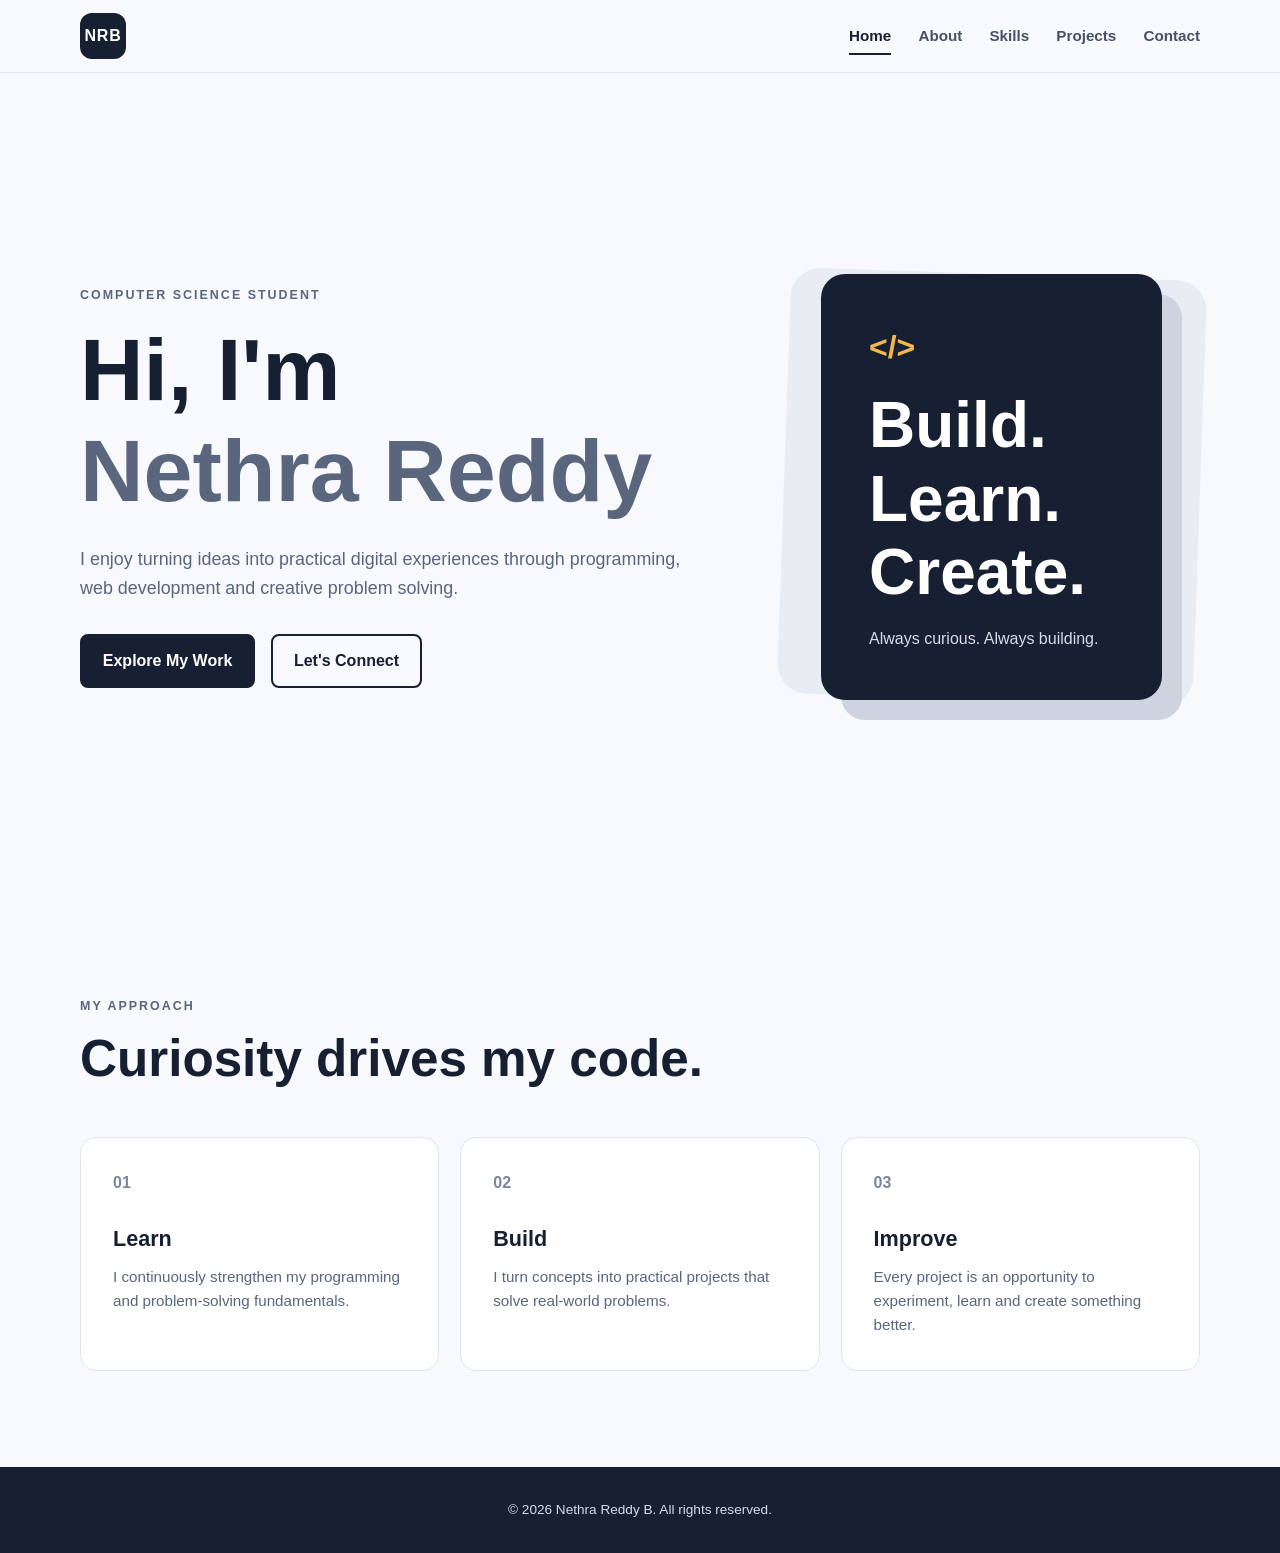
==== index.html @ d2db45e7 "Add files via upload" ====
<!DOCTYPE html>
<html lang="en">
<head>
    <meta charset="UTF-8">

    <meta name="viewport"
          content="width=device-width, initial-scale=1.0">

    <meta name="description"
          content="Nethra Reddy B - Computer Science student portfolio showcasing web development, programming, projects and technical skills.">

    <meta name="keywords"
          content="Nethra Reddy, Computer Science student, portfolio, web development, Python, C, HTML, CSS, JavaScript">

    <meta name="author"
          content="Nethra Reddy B">

    <meta name="robots"
          content="index, follow">

    <title>Nethra Reddy B | Computer Science Portfolio</title>

    <link rel="stylesheet" href="css/style.css">
</head>

<body>

<a class="skip-link" href="#main-content">
    Skip to main content
</a>

<header class="site-header">

    <nav class="navbar"
         aria-label="Primary navigation">

        <a class="logo"
           href="index.html"
           aria-label="Nethra Reddy home">
            NRB
        </a>

        <button class="menu-toggle"
                type="button"
                aria-label="Open navigation menu"
                aria-expanded="false"
                aria-controls="primary-menu">
            <span></span>
            <span></span>
            <span></span>
        </button>

        <ul class="nav-links" id="primary-menu">

            <li>
                <a href="index.html"
                   aria-current="page">
                    Home
                </a>
            </li>

            <li>
                <a href="about.html">
                    About
                </a>
            </li>

            <li>
                <a href="skills.html">
                    Skills
                </a>
            </li>

            <li>
                <a href="projects.html">
                    Projects
                </a>
            </li>

            <li>
                <a href="contact.html">
                    Contact
                </a>
            </li>

        </ul>

    </nav>

</header>


<main id="main-content">

    <section class="hero"
             aria-labelledby="hero-title">

        <div class="hero-content">

            <p class="eyebrow">
                COMPUTER SCIENCE STUDENT
            </p>

            <h1 id="hero-title">
                Hi, I'm <span>Nethra Reddy</span>
            </h1>

            <p class="hero-description">
                I enjoy turning ideas into practical digital experiences
                through programming, web development and creative problem
                solving.
            </p>

            <div class="hero-buttons">

                <a class="button primary-button"
                   href="projects.html">
                    Explore My Work
                </a>

                <a class="button secondary-button"
                   href="contact.html">
                    Let's Connect
                </a>

            </div>

        </div>

        <div class="hero-card"
             aria-label="Portfolio introduction">

            <div class="hero-card-inner">

                <span class="code-symbol" aria-hidden="true">
                    &lt;/&gt;
                </span>

                <h2>
                    Build.
                    <br>
                    Learn.
                    <br>
                    Create.
                </h2>

                <p>
                    Always curious. Always building.
                </p>

            </div>

        </div>

    </section>


    <section class="quick-intro section"
             aria-labelledby="intro-title">

        <div class="section-heading">

            <p class="eyebrow">
                MY APPROACH
            </p>

            <h2 id="intro-title">
                Curiosity drives my code.
            </h2>

        </div>

        <div class="intro-grid">

            <article class="info-card">

                <span class="card-number">
                    01
                </span>

                <h3>
                    Learn
                </h3>

                <p>
                    I continuously strengthen my programming and
                    problem-solving fundamentals.
                </p>

            </article>


            <article class="info-card">

                <span class="card-number">
                    02
                </span>

                <h3>
                    Build
                </h3>

                <p>
                    I turn concepts into practical projects that solve
                    real-world problems.
                </p>

            </article>


            <article class="info-card">

                <span class="card-number">
                    03
                </span>

                <h3>
                    Improve
                </h3>

                <p>
                    Every project is an opportunity to experiment,
                    learn and create something better.
                </p>

            </article>

        </div>

    </section>

</main>


<footer class="site-footer">

    <p>
        &copy; <span class="current-year"></span>
        Nethra Reddy B. All rights reserved.
    </p>

</footer>


<script src="js/script.js"></script>

</body>
</html>
---- css/style.css ----
/* =========================================
   RESET
========================================= */

* {
    box-sizing: border-box;
    margin: 0;
    padding: 0;
}

html {
    scroll-behavior: smooth;
}

body {
    min-height: 100vh;
    font-family:
        Arial,
        Helvetica,
        sans-serif;
    line-height: 1.6;
    color: #172033;
    background: #f8f9fc;
}

img {
    max-width: 100%;
    display: block;
}

a {
    color: inherit;
}

button,
input,
textarea {
    font: inherit;
}


/* =========================================
   ACCESSIBILITY
========================================= */

.skip-link {
    position: fixed;
    top: -100px;
    left: 1rem;
    z-index: 9999;
    padding: 0.75rem 1rem;
    color: #ffffff;
    background: #172033;
    border-radius: 0.5rem;
    text-decoration: none;
}

.skip-link:focus {
    top: 1rem;
    outline: 3px solid #f2b84b;
    outline-offset: 3px;
}

:focus-visible {
    outline: 3px solid #f2b84b;
    outline-offset: 4px;
}


/* =========================================
   HEADER
========================================= */

.site-header {
    position: sticky;
    top: 0;
    z-index: 1000;
    background: rgba(248, 249, 252, 0.96);
    border-bottom: 1px solid #e3e7ef;
}

.navbar {
    width: min(1120px, 92%);
    min-height: 72px;
    margin: auto;

    display: flex;
    align-items: center;
    justify-content: space-between;
    gap: 2rem;
}

.logo {
    display: inline-flex;
    align-items: center;
    justify-content: center;

    width: 46px;
    height: 46px;

    color: #ffffff;
    background: #172033;

    border-radius: 12px;

    font-weight: 800;
    text-decoration: none;
    letter-spacing: 0.05em;
}

.nav-links {
    display: flex;
    align-items: center;
    gap: 1.7rem;

    list-style: none;
}

.nav-links a {
    position: relative;

    padding: 0.4rem 0;

    color: #465066;
    text-decoration: none;

    font-size: 0.95rem;
    font-weight: 600;
}

.nav-links a:hover,
.nav-links a[aria-current="page"] {
    color: #172033;
}

.nav-links a[aria-current="page"]::after {
    content: "";

    position: absolute;
    left: 0;
    right: 0;
    bottom: -4px;

    height: 2px;

    background: #172033;
}

.menu-toggle {
    display: none;

    width: 44px;
    height: 44px;

    border: 1px solid #d9dee8;
    border-radius: 8px;

    background: #ffffff;

    cursor: pointer;
}

.menu-toggle span {
    display: block;

    width: 20px;
    height: 2px;

    margin: 4px auto;

    background: #172033;
}


/* =========================================
   GENERAL
========================================= */

.section {
    width: min(1120px, 92%);
    margin: 0 auto;
    padding: 6rem 0;
}

.eyebrow {
    margin-bottom: 0.8rem;

    color: #59667d;

    font-size: 0.78rem;
    font-weight: 800;
    letter-spacing: 0.16em;
}

h1,
h2,
h3 {
    line-height: 1.15;
}

h1 {
    font-size: clamp(2.7rem, 7vw, 5.5rem);
}

h2 {
    font-size: clamp(2rem, 4vw, 3.2rem);
}

h3 {
    font-size: 1.35rem;
}

p {
    color: #59667d;
}


/* =========================================
   BUTTONS
========================================= */

.button {
    display: inline-flex;
    align-items: center;
    justify-content: center;

    min-height: 48px;
    padding: 0.75rem 1.3rem;

    border-radius: 8px;

    font-weight: 700;
    text-decoration: none;

    cursor: pointer;

    transition:
        transform 0.2s ease,
        background 0.2s ease;
}

.button:hover {
    transform: translateY(-2px);
}

.primary-button {
    color: #ffffff;
    background: #172033;
    border: 2px solid #172033;
}

.primary-button:hover {
    background: #2a3750;
}

.secondary-button {
    color: #172033;
    background: transparent;
    border: 2px solid #172033;
}

.secondary-button:hover {
    color: #ffffff;
    background: #172033;
}


/* =========================================
   HOME HERO
========================================= */

.hero {
    width: min(1120px, 92%);
    min-height: calc(100vh - 72px);

    margin: auto;

    display: grid;
    grid-template-columns: 1.2fr 0.8fr;
    align-items: center;
    gap: 5rem;
}

.hero h1 span {
    display: block;
    color: #59667d;
}

.hero-description {
    max-width: 650px;
    margin: 1.5rem 0 2rem;

    font-size: 1.12rem;
}

.hero-buttons {
    display: flex;
    flex-wrap: wrap;
    gap: 1rem;
}

.hero-card {
    display: grid;
    place-items: center;

    min-height: 390px;

    background: #e8ecf3;
    border-radius: 30px;

    transform: rotate(2deg);
}

.hero-card-inner {
    width: 82%;
    padding: 3rem;

    background: #172033;
    color: #ffffff;

    border-radius: 24px;

    transform: rotate(-2deg);

    box-shadow:
        20px 20px 0 #cdd4df;
}

.hero-card-inner h2 {
    margin: 1rem 0;

    color: #ffffff;

    font-size: clamp(2.2rem, 5vw, 4rem);
}

.hero-card-inner p {
    color: #d6dce7;
}

.code-symbol {
    font-size: 2rem;
    font-weight: 800;
    color: #f2b84b;
}


/* =========================================
   SECTION HEADINGS
========================================= */

.section-heading {
    max-width: 700px;
    margin-bottom: 3rem;
}

.section-heading h2 {
    color: #172033;
}


/* =========================================
   CARDS
========================================= */

.intro-grid {
    display: grid;
    grid-template-columns: repeat(3, 1fr);
    gap: 1.3rem;
}

.info-card {
    padding: 2rem;

    background: #ffffff;
    border: 1px solid #e0e5ed;
    border-radius: 16px;
}

.card-number {
    display: inline-block;
    margin-bottom: 2rem;

    color: #7b879b;

    font-weight: 800;
}

.info-card h3 {
    margin-bottom: 0.8rem;
}

.info-card p {
    font-size: 0.95rem;
}


/* =========================================
   PAGE HERO
========================================= */

.page-hero {
    width: min(1120px, 92%);

    margin: auto;
    padding: 8rem 0 5rem;
}

.page-hero h1 {
    margin-bottom: 1.2rem;
}

.page-hero > p:last-child {
    max-width: 700px;
    font-size: 1.1rem;
}


/* =========================================
   ABOUT
========================================= */

.content-layout {
    display: grid;
    grid-template-columns: 0.8fr 1.2fr;
    gap: 5rem;
}

.content-text {
    display: grid;
    gap: 1.4rem;
}

.content-text p {
    font-size: 1.05rem;
}


/* =========================================
   SKILLS
========================================= */

.skills-grid {
    display: grid;
    grid-template-columns: repeat(3, 1fr);
    gap: 1.3rem;
}

.skill-card {
    padding: 2rem;

    background: #ffffff;
    border: 1px solid #e0e5ed;
    border-radius: 16px;
}

.skill-icon {
    display: inline-grid;
    place-items: center;

    width: 58px;
    height: 58px;

    margin-bottom: 1.5rem;

    color: #ffffff;
    background: #172033;

    border-radius: 12px;

    font-weight: 800;
}

.skill-card h3 {
    margin-bottom: 0.8rem;
}


/* =========================================
   PROJECTS
========================================= */

.projects-grid {
    display: grid;
    grid-template-columns: repeat(2, 1fr);
    gap: 1.5rem;
}

.project-card {
    min-height: 300px;
    padding: 2rem;

    display: flex;
    flex-direction: column;
    justify-content: space-between;

    background: #ffffff;
    border: 1px solid #e0e5ed;
    border-radius: 18px;

    transition:
        transform 0.2s ease,
        box-shadow 0.2s ease;
}

.project-card:hover {
    transform: translateY(-5px);

    box-shadow:
        0 16px 35px rgba(23, 32, 51, 0.08);
}

.project-number {
    color: #8b95a7;
    font-weight: 800;
}

.project-category {
    margin-bottom: 0.7rem;

    color: #7a8598;

    font-size: 0.75rem;
    font-weight: 800;
    letter-spacing: 0.12em;
}

.project-content h3 {
    margin-bottom: 1rem;
}

.project-content > p:not(.project-category) {
    margin-bottom: 1.5rem;
}

.tag-list {
    display: flex;
    flex-wrap: wrap;
    gap: 0.5rem;

    list-style: none;
}

.tag-list li {
    padding: 0.35rem 0.7rem;

    color: #465066;
    background: #eef1f6;

    border-radius: 999px;

    font-size: 0.78rem;
    font-weight: 700;
}


/* =========================================
   CONTACT
========================================= */

.contact-layout {
    display: grid;
    grid-template-columns: 0.8fr 1.2fr;
    gap: 5rem;
    align-items: start;
}

.contact-intro h2 {
    margin-bottom: 1.2rem;
}

.contact-note {
    display: flex;
    gap: 0.8rem;

    margin-top: 2rem;
    padding: 1rem;

    background: #eef1f6;
    border-radius: 10px;
}

.contact-note span {
    color: #172033;
    font-weight: 900;
}

.contact-note p {
    font-size: 0.9rem;
}

.contact-form {
    padding: 2rem;

    background: #ffffff;
    border: 1px solid #dfe4ec;
    border-radius: 18px;

    box-shadow:
        0 14px 35px rgba(23, 32, 51, 0.06);
}

.contact-form h2 {
    margin-bottom: 2rem;
    font-size: 1.8rem;
}

.form-group {
    margin-bottom: 1.3rem;
}

.form-group label {
    display: block;
    margin-bottom: 0.5rem;

    color: #172033;

    font-weight: 700;
}

.form-group label span {
    color: #9b2c2c;
}

.form-group input,
.form-group textarea {
    width: 100%;

    padding: 0.85rem 1rem;

    color: #172033;
    background: #ffffff;

    border: 2px solid #d8dee8;
    border-radius: 8px;

    transition:
        border-color 0.2s ease,
        box-shadow 0.2s ease;
}

.form-group textarea {
    resize: vertical;
    min-height: 150px;
}

.form-group input:focus,
.form-group textarea:focus {
    border-color: #172033;

    box-shadow:
        0 0 0 3px rgba(23, 32, 51, 0.12);

    outline: none;
}

.form-group input[aria-invalid="true"],
.form-group textarea[aria-invalid="true"] {
    border-color: #a52b2b;
}

.form-error {
    min-height: 1.4rem;
    margin-top: 0.3rem;

    color: #a52b2b;

    font-size: 0.85rem;
}

.submit-button {
    width: 100%;
    margin-top: 0.5rem;
}

.required-note {
    margin-top: 1rem;
    font-size: 0.8rem;
}


/* =========================================
   FOOTER
========================================= */

.site-footer {
    padding: 2rem;

    text-align: center;

    background: #172033;
}

.site-footer p {
    color: #d5dbe5;
    font-size: 0.85rem;
}


/* =========================================
   RESPONSIVE
========================================= */

@media (max-width: 850px) {

    .menu-toggle {
        display: block;
    }

    .nav-links {
        position: absolute;
        top: 72px;
        left: 0;
        right: 0;

        display: none;
        flex-direction: column;
        align-items: stretch;

        padding: 1rem 4%;

        background: #f8f9fc;
        border-bottom: 1px solid #e0e5ed;
    }

    .nav-links.is-open {
        display: flex;
    }

    .nav-links a {
        display: block;
        padding: 0.8rem;
    }

    .nav-links a[aria-current="page"]::after {
        display: none;
    }

    .hero {
        grid-template-columns: 1fr;
        gap: 3rem;
        padding: 5rem 0;
    }

    .hero-card {
        min-height: 300px;
    }

    .intro-grid,
    .skills-grid {
        grid-template-columns: 1fr 1fr;
    }

    .content-layout,
    .contact-layout {
        grid-template-columns: 1fr;
        gap: 3rem;
    }

}


@media (max-width: 600px) {

    .section {
        padding: 4rem 0;
    }

    .page-hero {
        padding: 5rem 0 3rem;
    }

    .hero {
        min-height: auto;
        padding: 5rem 0;
    }

    .hero-buttons {
        flex-direction: column;
        align-items: stretch;
    }

    .button {
        width: 100%;
    }

    .intro-grid,
    .skills-grid,
    .projects-grid {
        grid-template-columns: 1fr;
    }

    .hero-card-inner {
        padding: 2rem;
    }

    .contact-form {
        padding: 1.3rem;
    }

}
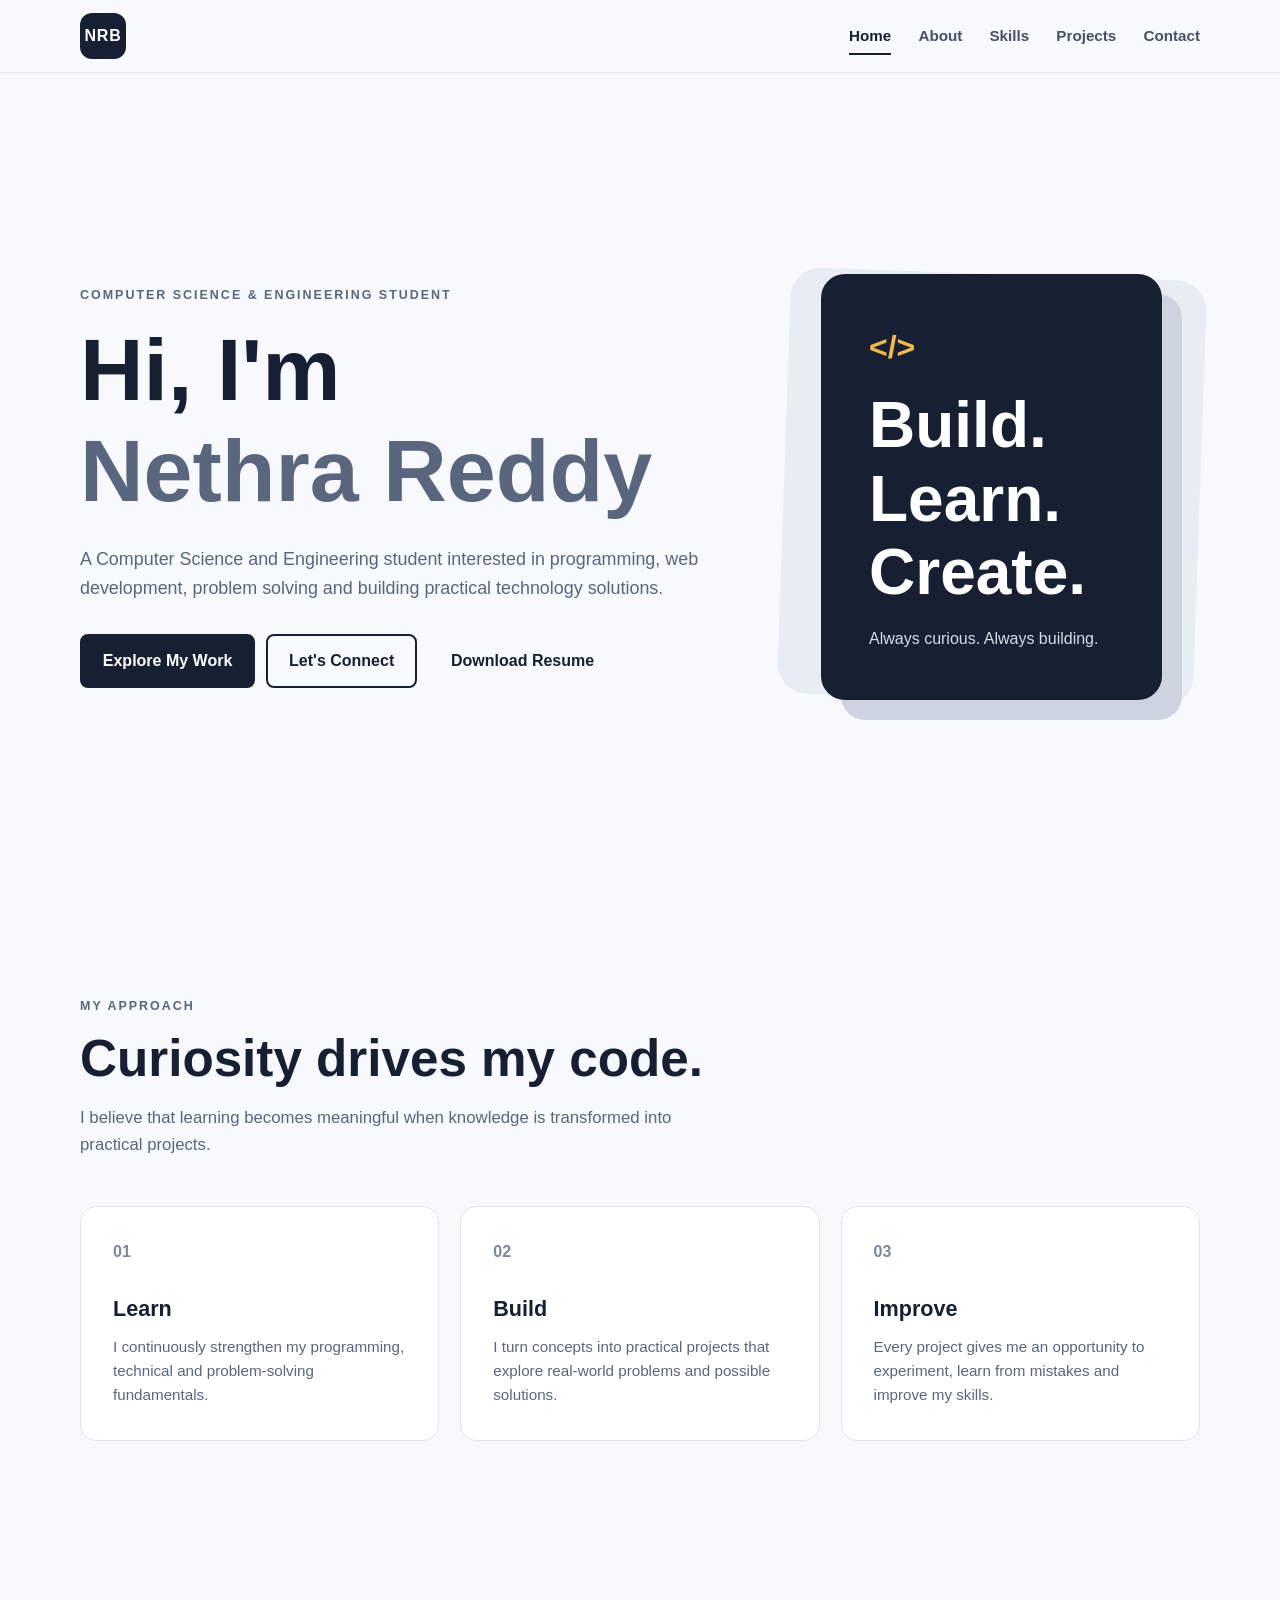
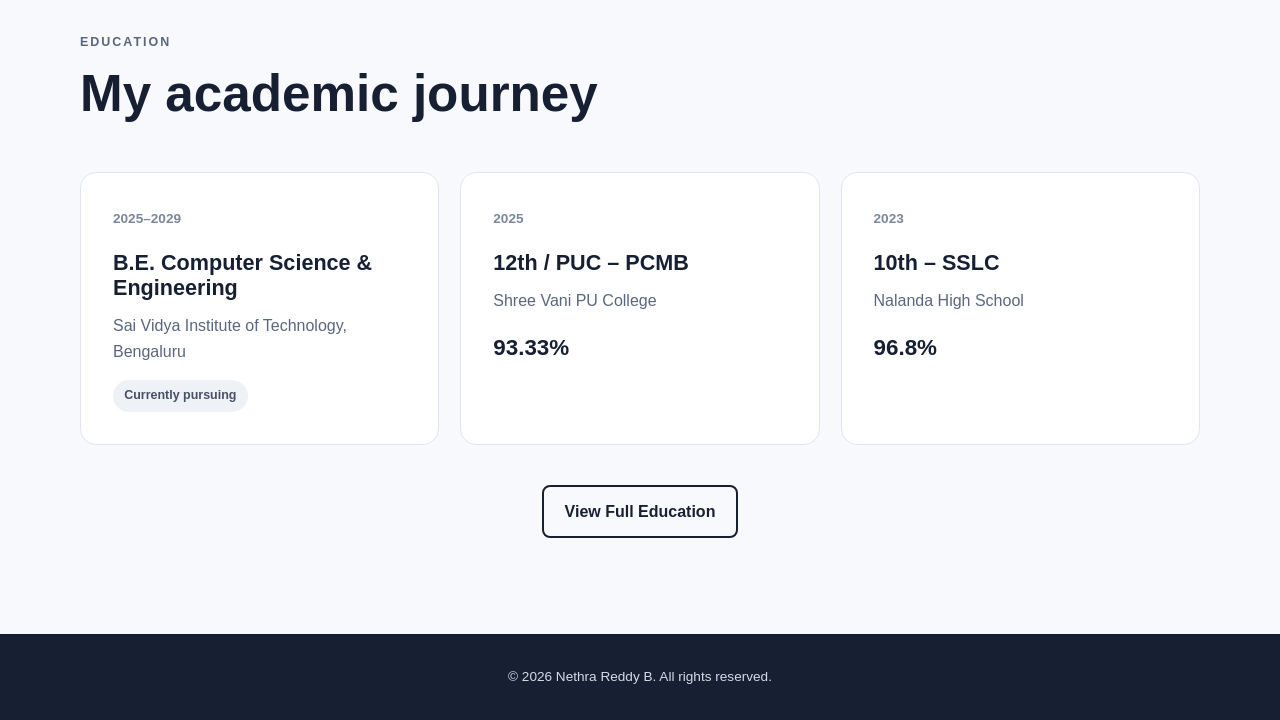
==== commit 44457d1b: "Add files via upload" ====
--- a/index.html
+++ b/index.html
@@ -7,10 +7,10 @@
           content="width=device-width, initial-scale=1.0">
 
     <meta name="description"
-          content="Nethra Reddy B - Computer Science student portfolio showcasing web development, programming, projects and technical skills.">
+          content="Nethra Reddy B - Computer Science and Engineering student portfolio showcasing programming, web development, projects and technical skills.">
 
     <meta name="keywords"
-          content="Nethra Reddy, Computer Science student, portfolio, web development, Python, C, HTML, CSS, JavaScript">
+          content="Nethra Reddy, Computer Science, CSE student, portfolio, web development, Python, C, HTML, CSS, JavaScript, Bengaluru">
 
     <meta name="author"
           content="Nethra Reddy B">
@@ -18,7 +18,10 @@
     <meta name="robots"
           content="index, follow">
 
-    <title>Nethra Reddy B | Computer Science Portfolio</title>
+    <meta name="theme-color"
+          content="#172033">
+
+    <title>Nethra Reddy B | CSE Student Portfolio</title>
 
     <link rel="stylesheet" href="css/style.css">
 </head>
@@ -45,9 +48,11 @@
                 aria-label="Open navigation menu"
                 aria-expanded="false"
                 aria-controls="primary-menu">
+
             <span></span>
             <span></span>
             <span></span>
+
         </button>
 
         <ul class="nav-links" id="primary-menu">
@@ -98,7 +103,7 @@
         <div class="hero-content">
 
             <p class="eyebrow">
-                COMPUTER SCIENCE STUDENT
+                COMPUTER SCIENCE & ENGINEERING STUDENT
             </p>
 
             <h1 id="hero-title">
@@ -106,9 +111,9 @@
             </h1>
 
             <p class="hero-description">
-                I enjoy turning ideas into practical digital experiences
-                through programming, web development and creative problem
-                solving.
+                A Computer Science and Engineering student interested in
+                programming, web development, problem solving and building
+                practical technology solutions.
             </p>
 
             <div class="hero-buttons">
@@ -123,16 +128,28 @@
                     Let's Connect
                 </a>
 
+                <!--
+                    Replace "resume.pdf" with your actual resume filename
+                    after placing the PDF in the project folder.
+                -->
+                <a class="button text-button"
+                   href="resume.pdf"
+                   download>
+                    Download Resume
+                </a>
+
             </div>
 
         </div>
+
 
         <div class="hero-card"
              aria-label="Portfolio introduction">
 
             <div class="hero-card-inner">
 
-                <span class="code-symbol" aria-hidden="true">
+                <span class="code-symbol"
+                      aria-hidden="true">
                     &lt;/&gt;
                 </span>
 
@@ -168,7 +185,13 @@
                 Curiosity drives my code.
             </h2>
 
-        </div>
+            <p class="section-description">
+                I believe that learning becomes meaningful when knowledge
+                is transformed into practical projects.
+            </p>
+
+        </div>
+
 
         <div class="intro-grid">
 
@@ -183,8 +206,8 @@
                 </h3>
 
                 <p>
-                    I continuously strengthen my programming and
-                    problem-solving fundamentals.
+                    I continuously strengthen my programming, technical
+                    and problem-solving fundamentals.
                 </p>
 
             </article>
@@ -201,8 +224,8 @@
                 </h3>
 
                 <p>
-                    I turn concepts into practical projects that solve
-                    real-world problems.
+                    I turn concepts into practical projects that explore
+                    real-world problems and possible solutions.
                 </p>
 
             </article>
@@ -219,11 +242,106 @@
                 </h3>
 
                 <p>
-                    Every project is an opportunity to experiment,
-                    learn and create something better.
-                </p>
-
-            </article>
+                    Every project gives me an opportunity to experiment,
+                    learn from mistakes and improve my skills.
+                </p>
+
+            </article>
+
+        </div>
+
+    </section>
+
+
+    <section class="education-preview section"
+             aria-labelledby="education-preview-title">
+
+        <div class="section-heading">
+
+            <p class="eyebrow">
+                EDUCATION
+            </p>
+
+            <h2 id="education-preview-title">
+                My academic journey
+            </h2>
+
+        </div>
+
+
+        <div class="education-grid">
+
+            <article class="education-card">
+
+                <span class="education-year">
+                    2025–2029
+                </span>
+
+                <h3>
+                    B.E. Computer Science & Engineering
+                </h3>
+
+                <p>
+                    Sai Vidya Institute of Technology, Bengaluru
+                </p>
+
+                <span class="education-status">
+                    Currently pursuing
+                </span>
+
+            </article>
+
+
+            <article class="education-card">
+
+                <span class="education-year">
+                    2025
+                </span>
+
+                <h3>
+                    12th / PUC – PCMB
+                </h3>
+
+                <p>
+                    Shree Vani PU College
+                </p>
+
+                <strong>
+                    93.33%
+                </strong>
+
+            </article>
+
+
+            <article class="education-card">
+
+                <span class="education-year">
+                    2023
+                </span>
+
+                <h3>
+                    10th – SSLC
+                </h3>
+
+                <p>
+                    Nalanda High School
+                </p>
+
+                <strong>
+                    96.8%
+                </strong>
+
+            </article>
+
+        </div>
+
+
+        <div class="center-button">
+
+            <a class="button secondary-button"
+               href="about.html">
+                View Full Education
+            </a>
 
         </div>
 
--- a/css/style.css
+++ b/css/style.css
@@ -14,11 +14,14 @@
 
 body {
     min-height: 100vh;
+
     font-family:
         Arial,
         Helvetica,
         sans-serif;
+
     line-height: 1.6;
+
     color: #172033;
     background: #f8f9fc;
 }
@@ -45,18 +48,25 @@
 
 .skip-link {
     position: fixed;
+
     top: -100px;
     left: 1rem;
+
     z-index: 9999;
+
     padding: 0.75rem 1rem;
+
     color: #ffffff;
     background: #172033;
+
     border-radius: 0.5rem;
+
     text-decoration: none;
 }
 
 .skip-link:focus {
     top: 1rem;
+
     outline: 3px solid #f2b84b;
     outline-offset: 3px;
 }
@@ -74,24 +84,33 @@
 .site-header {
     position: sticky;
     top: 0;
+
     z-index: 1000;
+
     background: rgba(248, 249, 252, 0.96);
+
     border-bottom: 1px solid #e3e7ef;
+
+    backdrop-filter: blur(10px);
 }
 
 .navbar {
     width: min(1120px, 92%);
+
     min-height: 72px;
+
     margin: auto;
 
     display: flex;
     align-items: center;
     justify-content: space-between;
+
     gap: 2rem;
 }
 
 .logo {
     display: inline-flex;
+
     align-items: center;
     justify-content: center;
 
@@ -104,13 +123,17 @@
     border-radius: 12px;
 
     font-weight: 800;
+
     text-decoration: none;
+
     letter-spacing: 0.05em;
 }
 
 .nav-links {
     display: flex;
+
     align-items: center;
+
     gap: 1.7rem;
 
     list-style: none;
@@ -122,6 +145,7 @@
     padding: 0.4rem 0;
 
     color: #465066;
+
     text-decoration: none;
 
     font-size: 0.95rem;
@@ -137,6 +161,7 @@
     content: "";
 
     position: absolute;
+
     left: 0;
     right: 0;
     bottom: -4px;
@@ -178,7 +203,9 @@
 
 .section {
     width: min(1120px, 92%);
+
     margin: 0 auto;
+
     padding: 6rem 0;
 }
 
@@ -189,6 +216,7 @@
 
     font-size: 0.78rem;
     font-weight: 800;
+
     letter-spacing: 0.16em;
 }
 
@@ -214,6 +242,14 @@
     color: #59667d;
 }
 
+.section-description {
+    margin-top: 1rem;
+
+    max-width: 650px;
+
+    font-size: 1.05rem;
+}
+
 
 /* =========================================
    BUTTONS
@@ -221,22 +257,26 @@
 
 .button {
     display: inline-flex;
+
     align-items: center;
     justify-content: center;
 
     min-height: 48px;
+
     padding: 0.75rem 1.3rem;
 
     border-radius: 8px;
 
     font-weight: 700;
+
     text-decoration: none;
 
     cursor: pointer;
 
     transition:
         transform 0.2s ease,
-        background 0.2s ease;
+        background 0.2s ease,
+        color 0.2s ease;
 }
 
 .button:hover {
@@ -245,7 +285,9 @@
 
 .primary-button {
     color: #ffffff;
+
     background: #172033;
+
     border: 2px solid #172033;
 }
 
@@ -255,13 +297,28 @@
 
 .secondary-button {
     color: #172033;
+
     background: transparent;
+
     border: 2px solid #172033;
 }
 
 .secondary-button:hover {
     color: #ffffff;
+
     background: #172033;
+}
+
+.text-button {
+    color: #172033;
+
+    background: transparent;
+
+    border: 2px solid transparent;
+}
+
+.text-button:hover {
+    background: #eef1f6;
 }
 
 
@@ -271,23 +328,29 @@
 
 .hero {
     width: min(1120px, 92%);
+
     min-height: calc(100vh - 72px);
 
     margin: auto;
 
     display: grid;
+
     grid-template-columns: 1.2fr 0.8fr;
+
     align-items: center;
+
     gap: 5rem;
 }
 
 .hero h1 span {
     display: block;
+
     color: #59667d;
 }
 
 .hero-description {
     max-width: 650px;
+
     margin: 1.5rem 0 2rem;
 
     font-size: 1.12rem;
@@ -295,17 +358,21 @@
 
 .hero-buttons {
     display: flex;
+
     flex-wrap: wrap;
-    gap: 1rem;
+
+    gap: 0.7rem;
 }
 
 .hero-card {
     display: grid;
+
     place-items: center;
 
     min-height: 390px;
 
     background: #e8ecf3;
+
     border-radius: 30px;
 
     transform: rotate(2deg);
@@ -313,9 +380,11 @@
 
 .hero-card-inner {
     width: 82%;
+
     padding: 3rem;
 
     background: #172033;
+
     color: #ffffff;
 
     border-radius: 24px;
@@ -340,7 +409,9 @@
 
 .code-symbol {
     font-size: 2rem;
+
     font-weight: 800;
+
     color: #f2b84b;
 }
 
@@ -351,6 +422,7 @@
 
 .section-heading {
     max-width: 700px;
+
     margin-bottom: 3rem;
 }
 
@@ -365,7 +437,9 @@
 
 .intro-grid {
     display: grid;
+
     grid-template-columns: repeat(3, 1fr);
+
     gap: 1.3rem;
 }
 
@@ -373,136 +447,375 @@
     padding: 2rem;
 
     background: #ffffff;
+
     border: 1px solid #e0e5ed;
+
     border-radius: 16px;
-}
-
-.card-number {
-    display: inline-block;
-    margin-bottom: 2rem;
-
-    color: #7b879b;
-
-    font-weight: 800;
-}
-
-.info-card h3 {
-    margin-bottom: 0.8rem;
-}
-
-.info-card p {
-    font-size: 0.95rem;
-}
-
-
-/* =========================================
-   PAGE HERO
-========================================= */
-
-.page-hero {
-    width: min(1120px, 92%);
-
-    margin: auto;
-    padding: 8rem 0 5rem;
-}
-
-.page-hero h1 {
-    margin-bottom: 1.2rem;
-}
-
-.page-hero > p:last-child {
-    max-width: 700px;
-    font-size: 1.1rem;
-}
-
-
-/* =========================================
-   ABOUT
-========================================= */
-
-.content-layout {
-    display: grid;
-    grid-template-columns: 0.8fr 1.2fr;
-    gap: 5rem;
-}
-
-.content-text {
-    display: grid;
-    gap: 1.4rem;
-}
-
-.content-text p {
-    font-size: 1.05rem;
-}
-
-
-/* =========================================
-   SKILLS
-========================================= */
-
-.skills-grid {
-    display: grid;
-    grid-template-columns: repeat(3, 1fr);
-    gap: 1.3rem;
-}
-
-.skill-card {
-    padding: 2rem;
-
-    background: #ffffff;
-    border: 1px solid #e0e5ed;
-    border-radius: 16px;
-}
-
-.skill-icon {
-    display: inline-grid;
-    place-items: center;
-
-    width: 58px;
-    height: 58px;
-
-    margin-bottom: 1.5rem;
-
-    color: #ffffff;
-    background: #172033;
-
-    border-radius: 12px;
-
-    font-weight: 800;
-}
-
-.skill-card h3 {
-    margin-bottom: 0.8rem;
-}
-
-
-/* =========================================
-   PROJECTS
-========================================= */
-
-.projects-grid {
-    display: grid;
-    grid-template-columns: repeat(2, 1fr);
-    gap: 1.5rem;
-}
-
-.project-card {
-    min-height: 300px;
-    padding: 2rem;
-
-    display: flex;
-    flex-direction: column;
-    justify-content: space-between;
-
-    background: #ffffff;
-    border: 1px solid #e0e5ed;
-    border-radius: 18px;
 
     transition:
         transform 0.2s ease,
         box-shadow 0.2s ease;
 }
 
+.info-card:hover {
+    transform: translateY(-4px);
+
+    box-shadow:
+        0 12px 30px rgba(23, 32, 51, 0.07);
+}
+
+.card-number {
+    display: inline-block;
+
+    margin-bottom: 2rem;
+
+    color: #7b879b;
+
+    font-weight: 800;
+}
+
+.info-card h3 {
+    margin-bottom: 0.8rem;
+}
+
+.info-card p {
+    font-size: 0.95rem;
+}
+
+
+/* =========================================
+   PAGE HERO
+========================================= */
+
+.page-hero {
+    width: min(1120px, 92%);
+
+    margin: auto;
+
+    padding: 8rem 0 5rem;
+}
+
+.page-hero h1 {
+    margin-bottom: 1.2rem;
+}
+
+.page-hero > p:last-child {
+    max-width: 750px;
+
+    font-size: 1.1rem;
+}
+
+
+/* =========================================
+   ABOUT
+========================================= */
+
+.content-layout {
+    display: grid;
+
+    grid-template-columns: 0.8fr 1.2fr;
+
+    gap: 5rem;
+}
+
+.content-text {
+    display: grid;
+
+    gap: 1.4rem;
+}
+
+.content-text p {
+    font-size: 1.05rem;
+}
+
+
+/* =========================================
+   EDUCATION
+========================================= */
+
+.education-grid {
+    display: grid;
+
+    grid-template-columns: repeat(3, 1fr);
+
+    gap: 1.3rem;
+}
+
+.education-card {
+    padding: 2rem;
+
+    background: #ffffff;
+
+    border: 1px solid #e0e5ed;
+
+    border-radius: 16px;
+}
+
+.education-year {
+    display: inline-block;
+
+    margin-bottom: 1.3rem;
+
+    color: #7b879b;
+
+    font-size: 0.85rem;
+
+    font-weight: 800;
+}
+
+.education-card h3 {
+    margin-bottom: 0.8rem;
+}
+
+.education-card strong {
+    display: block;
+
+    margin-top: 1rem;
+
+    font-size: 1.4rem;
+
+    color: #172033;
+}
+
+.education-status,
+.status-badge {
+    display: inline-block;
+
+    margin-top: 1rem;
+
+    padding: 0.35rem 0.7rem;
+
+    color: #465066;
+
+    background: #eef1f6;
+
+    border-radius: 999px;
+
+    font-size: 0.78rem;
+
+    font-weight: 700;
+}
+
+.center-button {
+    display: flex;
+
+    justify-content: center;
+
+    margin-top: 2.5rem;
+}
+
+
+/* =========================================
+   EDUCATION TIMELINE
+========================================= */
+
+.timeline {
+    display: grid;
+
+    gap: 1.3rem;
+}
+
+.timeline-item {
+    display: grid;
+
+    grid-template-columns: 70px 1fr;
+
+    gap: 1.5rem;
+
+    align-items: stretch;
+}
+
+.timeline-marker {
+    display: grid;
+
+    place-items: center;
+
+    min-height: 70px;
+
+    color: #ffffff;
+
+    background: #172033;
+
+    border-radius: 14px;
+
+    font-weight: 800;
+}
+
+.timeline-content {
+    padding: 1.8rem;
+
+    background: #ffffff;
+
+    border: 1px solid #e0e5ed;
+
+    border-radius: 16px;
+}
+
+.timeline-date {
+    display: block;
+
+    margin-bottom: 0.5rem;
+
+    color: #7b879b;
+
+    font-size: 0.85rem;
+
+    font-weight: 800;
+}
+
+.timeline-content h3 {
+    margin-bottom: 0.5rem;
+}
+
+.percentage {
+    display: inline-block;
+
+    margin-top: 1rem;
+
+    color: #172033;
+
+    font-size: 1.25rem;
+}
+
+
+/* =========================================
+   SKILLS
+========================================= */
+
+.skills-grid {
+    display: grid;
+
+    grid-template-columns: repeat(3, 1fr);
+
+    gap: 1.3rem;
+}
+
+.skill-card {
+    padding: 2rem;
+
+    background: #ffffff;
+
+    border: 1px solid #e0e5ed;
+
+    border-radius: 16px;
+
+    transition:
+        transform 0.2s ease,
+        box-shadow 0.2s ease;
+}
+
+.skill-card:hover {
+    transform: translateY(-4px);
+
+    box-shadow:
+        0 12px 30px rgba(23, 32, 51, 0.07);
+}
+
+.skill-icon {
+    display: inline-grid;
+
+    place-items: center;
+
+    width: 58px;
+    height: 58px;
+
+    margin-bottom: 1.5rem;
+
+    color: #ffffff;
+
+    background: #172033;
+
+    border-radius: 12px;
+
+    font-weight: 800;
+}
+
+.skill-card h3 {
+    margin-bottom: 0.8rem;
+}
+
+
+/* =========================================
+   CURRENTLY LEARNING
+========================================= */
+
+.learning-card {
+    padding: 3rem;
+
+    background: #172033;
+
+    border-radius: 20px;
+}
+
+.learning-card h2 {
+    max-width: 700px;
+
+    margin-bottom: 2rem;
+
+    color: #ffffff;
+}
+
+.learning-card .eyebrow {
+    color: #cdd4df;
+}
+
+.learning-list {
+    display: grid;
+
+    grid-template-columns: repeat(2, 1fr);
+
+    gap: 0.8rem 2rem;
+
+    list-style: none;
+}
+
+.learning-list li {
+    padding: 0.9rem 1rem;
+
+    color: #ffffff;
+
+    background: #26334b;
+
+    border-radius: 8px;
+
+    font-weight: 600;
+}
+
+
+/* =========================================
+   PROJECTS
+========================================= */
+
+.projects-grid {
+    display: grid;
+
+    grid-template-columns: repeat(2, 1fr);
+
+    gap: 1.5rem;
+}
+
+.project-card {
+    min-height: 300px;
+
+    padding: 2rem;
+
+    display: flex;
+
+    flex-direction: column;
+
+    justify-content: space-between;
+
+    background: #ffffff;
+
+    border: 1px solid #e0e5ed;
+
+    border-radius: 18px;
+
+    transition:
+        transform 0.2s ease,
+        box-shadow 0.2s ease;
+}
+
 .project-card:hover {
     transform: translateY(-5px);
 
@@ -512,6 +825,7 @@
 
 .project-number {
     color: #8b95a7;
+
     font-weight: 800;
 }
 
@@ -521,7 +835,9 @@
     color: #7a8598;
 
     font-size: 0.75rem;
+
     font-weight: 800;
+
     letter-spacing: 0.12em;
 }
 
@@ -535,7 +851,9 @@
 
 .tag-list {
     display: flex;
+
     flex-wrap: wrap;
+
     gap: 0.5rem;
 
     list-style: none;
@@ -545,11 +863,13 @@
     padding: 0.35rem 0.7rem;
 
     color: #465066;
+
     background: #eef1f6;
 
     border-radius: 999px;
 
     font-size: 0.78rem;
+
     font-weight: 700;
 }
 
@@ -560,8 +880,11 @@
 
 .contact-layout {
     display: grid;
+
     grid-template-columns: 0.8fr 1.2fr;
+
     gap: 5rem;
+
     align-items: start;
 }
 
@@ -569,19 +892,55 @@
     margin-bottom: 1.2rem;
 }
 
+.social-links {
+    display: flex;
+
+    flex-wrap: wrap;
+
+    gap: 0.7rem;
+
+    margin-top: 2rem;
+}
+
+.social-links a {
+    padding: 0.6rem 0.9rem;
+
+    color: #172033;
+
+    border: 1px solid #d8dee8;
+
+    border-radius: 8px;
+
+    text-decoration: none;
+
+    font-weight: 700;
+}
+
+.social-links a:hover {
+    color: #ffffff;
+
+    background: #172033;
+
+    border-color: #172033;
+}
+
 .contact-note {
     display: flex;
+
     gap: 0.8rem;
 
     margin-top: 2rem;
+
     padding: 1rem;
 
     background: #eef1f6;
+
     border-radius: 10px;
 }
 
 .contact-note span {
     color: #172033;
+
     font-weight: 900;
 }
 
@@ -593,7 +952,9 @@
     padding: 2rem;
 
     background: #ffffff;
+
     border: 1px solid #dfe4ec;
+
     border-radius: 18px;
 
     box-shadow:
@@ -602,6 +963,7 @@
 
 .contact-form h2 {
     margin-bottom: 2rem;
+
     font-size: 1.8rem;
 }
 
@@ -611,6 +973,7 @@
 
 .form-group label {
     display: block;
+
     margin-bottom: 0.5rem;
 
     color: #172033;
@@ -629,9 +992,11 @@
     padding: 0.85rem 1rem;
 
     color: #172033;
+
     background: #ffffff;
 
     border: 2px solid #d8dee8;
+
     border-radius: 8px;
 
     transition:
@@ -641,6 +1006,7 @@
 
 .form-group textarea {
     resize: vertical;
+
     min-height: 150px;
 }
 
@@ -661,6 +1027,7 @@
 
 .form-error {
     min-height: 1.4rem;
+
     margin-top: 0.3rem;
 
     color: #a52b2b;
@@ -670,11 +1037,13 @@
 
 .submit-button {
     width: 100%;
+
     margin-top: 0.5rem;
 }
 
 .required-note {
     margin-top: 1rem;
+
     font-size: 0.8rem;
 }
 
@@ -693,6 +1062,7 @@
 
 .site-footer p {
     color: #d5dbe5;
+
     font-size: 0.85rem;
 }
 
@@ -709,17 +1079,22 @@
 
     .nav-links {
         position: absolute;
+
         top: 72px;
+
         left: 0;
         right: 0;
 
         display: none;
+
         flex-direction: column;
+
         align-items: stretch;
 
         padding: 1rem 4%;
 
         background: #f8f9fc;
+
         border-bottom: 1px solid #e0e5ed;
     }
 
@@ -729,6 +1104,7 @@
 
     .nav-links a {
         display: block;
+
         padding: 0.8rem;
     }
 
@@ -738,7 +1114,9 @@
 
     .hero {
         grid-template-columns: 1fr;
+
         gap: 3rem;
+
         padding: 5rem 0;
     }
 
@@ -747,13 +1125,15 @@
     }
 
     .intro-grid,
-    .skills-grid {
+    .skills-grid,
+    .education-grid {
         grid-template-columns: 1fr 1fr;
     }
 
     .content-layout,
     .contact-layout {
         grid-template-columns: 1fr;
+
         gap: 3rem;
     }
 
@@ -772,11 +1152,13 @@
 
     .hero {
         min-height: auto;
+
         padding: 5rem 0;
     }
 
     .hero-buttons {
         flex-direction: column;
+
         align-items: stretch;
     }
 
@@ -786,7 +1168,8 @@
 
     .intro-grid,
     .skills-grid,
-    .projects-grid {
+    .projects-grid,
+    .education-grid {
         grid-template-columns: 1fr;
     }
 
@@ -798,4 +1181,18 @@
         padding: 1.3rem;
     }
 
+    .learning-list {
+        grid-template-columns: 1fr;
+    }
+
+    .timeline-item {
+        grid-template-columns: 1fr;
+    }
+
+    .timeline-marker {
+        min-height: 50px;
+
+        width: 50px;
+    }
+
 }
